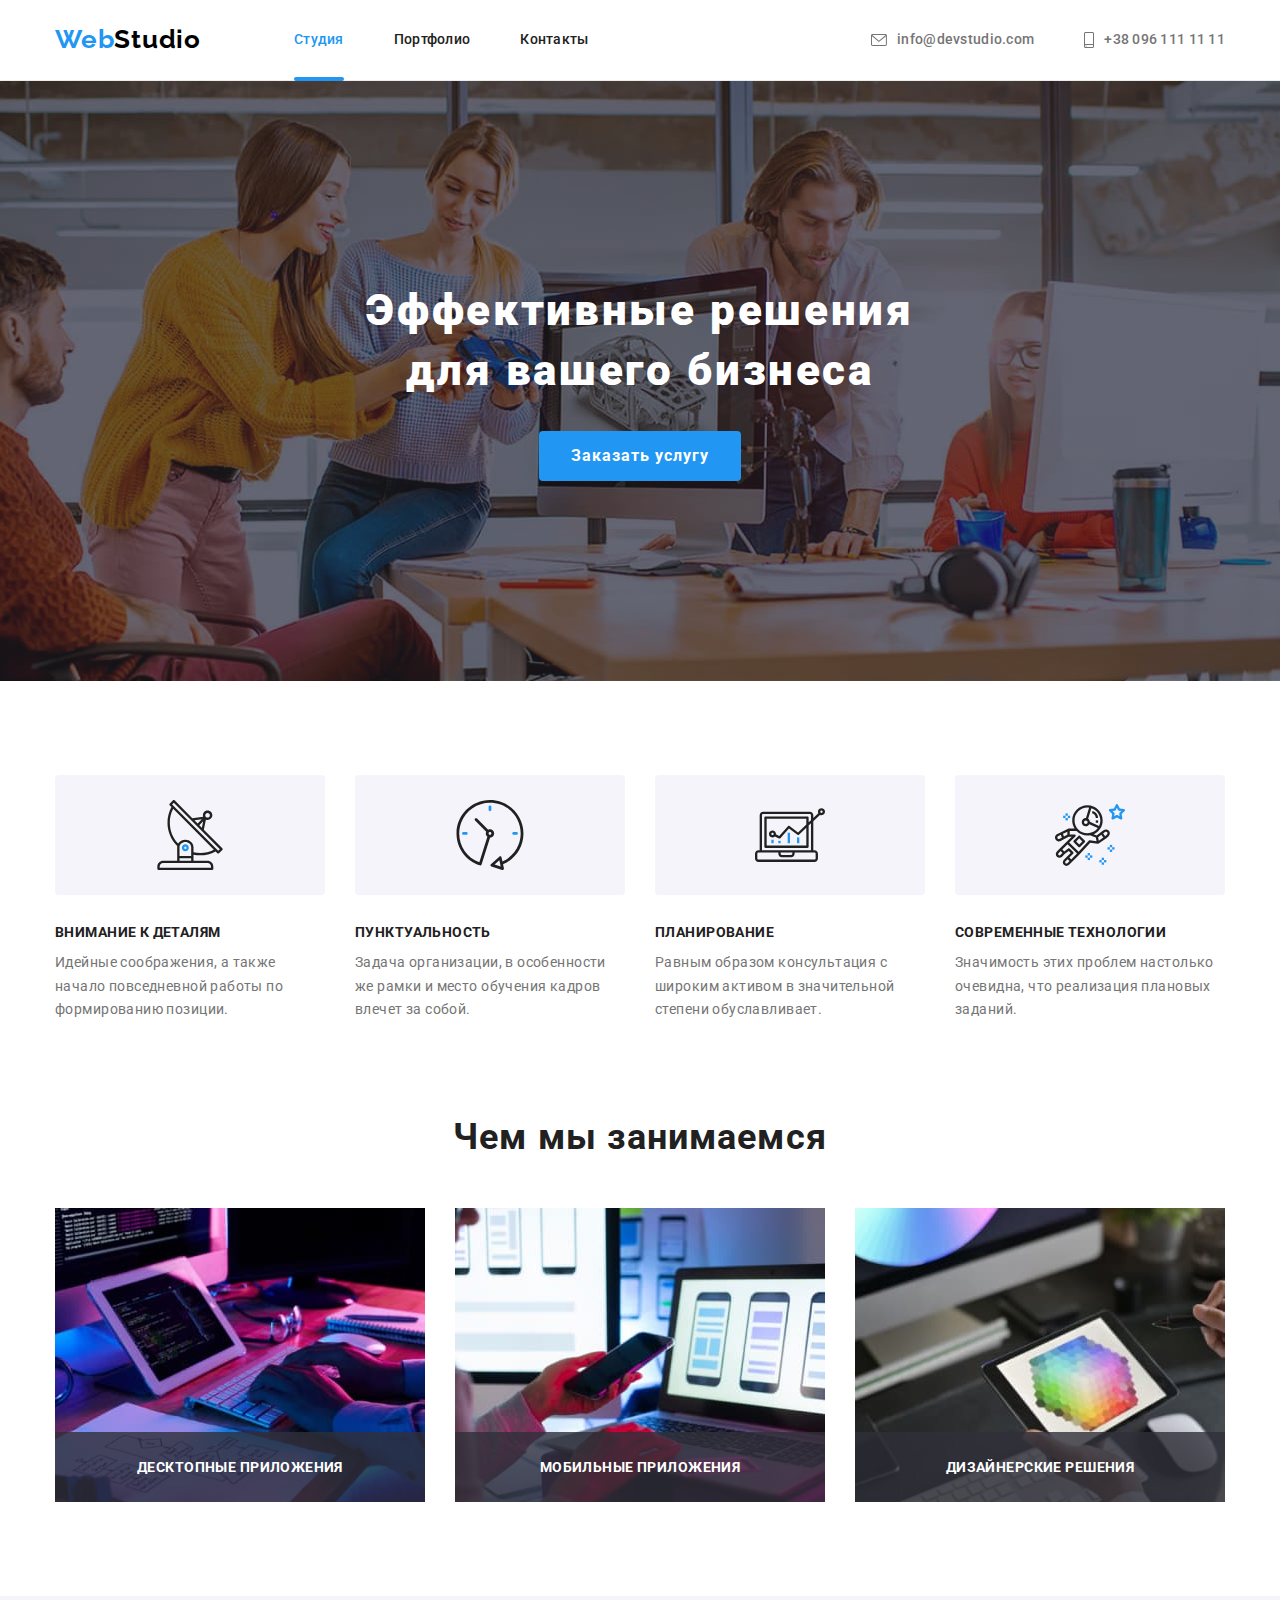
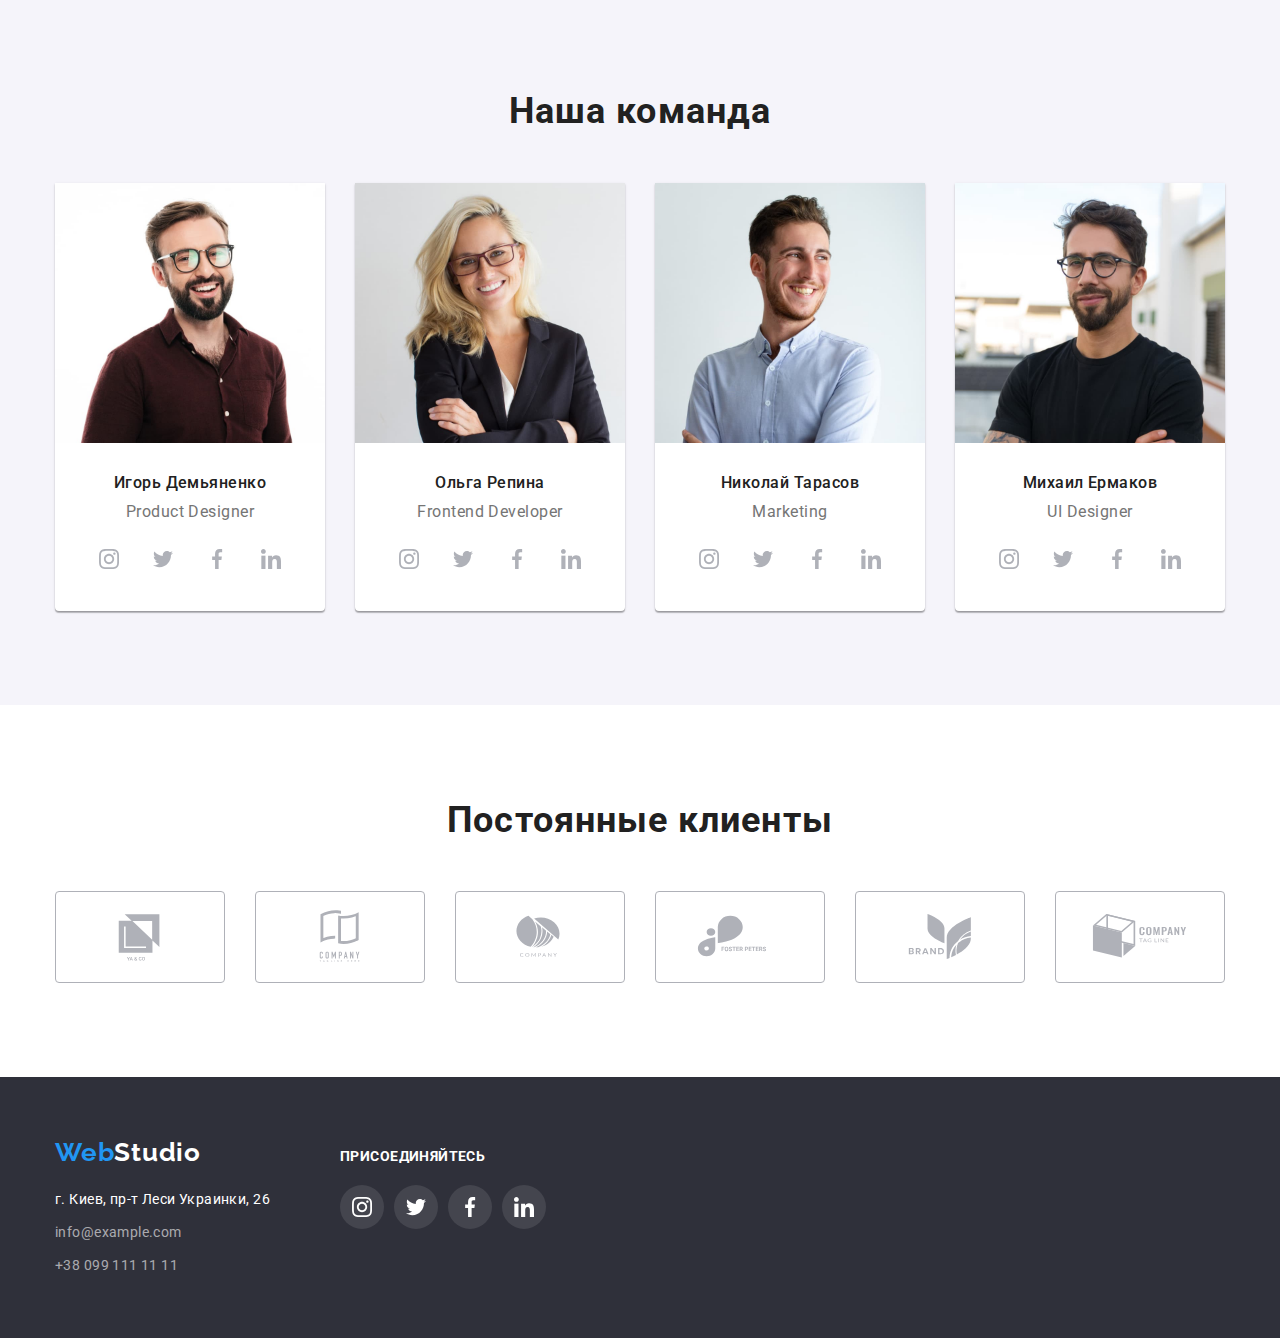
==== index.html @ ef2dbdda "дз№6" ====
<!DOCTYPE html>
<html lang="ru">
  <head>
    <meta charset="UTF-8" />
    <meta http-equiv="X-UA-Compatible" content="IE=edge" />
    <meta name="viewport" content="width=device-width, initial-scale=1.0" />
    <title>Эффективные решения для вашего бизнеса</title>
    <link
      href="https://fonts.googleapis.com/css2?family=Raleway:wght@700&family=Roboto:wght@400;500;700;900&display=swap"
      rel="stylesheet"
    />
    <link
      rel="stylesheet"
      href="https://cdnjs.cloudflare.com/ajax/libs/modern-normalize/1.1.0/modern-normalize.min.css"
    />
    <link rel="stylesheet" href="./css/style.css" />
  </head>

  <body>

    <!-- --------------------Header----------------------------- -->

    <header class="header">
      <div class="container header-div">
        <a href="" class="header-logo link"> <span class="header-logo-web">Web</span>Studio</a>
        <nav class="header-nav">
          <ul class="site-nav list">
            <li class="site-nav-item"><a href="" class="site-nav-link current link">Студия</a></li>
            <li class="site-nav-item">
              <a href="./portfolio.html" class="site-nav-link link">Портфолио</a>
            </li>
            <li class="site-nav-item">
              <a href="" class="site-nav-link link">Контакты</a>
            </li>
          </ul>
        </nav>
        <ul class="contacts-nav list">
          <li class="contacts-nav-item">
            <a href="mailto:info@devstudio.com" class="contacts-nav-link link"
              ><svg class="contacts-nav-icon" width="16" height="12">
                <use href="./images/symbol-defs.svg#icon-envelope"></use>
              </svg>
              info@devstudio.com
            </a>
          </li>
          <li class="contacts-nav-item">
            <a href="tel:+380961111111" class="contacts-nav-link link">
              <svg class="contacts-nav-icon" width="10" height="16">
                <use href="./images/symbol-defs.svg#icon-smartphone"></use>
              </svg>
              +38 096 111 11 11</a
            >
          </li>
        </ul>
      </div>
    </header>
    <main>

      <!-- --------------------Hero----------------------------- -->

      <section class="hero">
        <div class="container">
          <h1 class="hero-title">
            Эффективные решения <br />
            для вашего бизнеса
          </h1>
          <button type="button" class="hero-btn" data-modal-open>Заказать услугу</button>
        </div>
      </section>

      <!-- --------------------Features----------------------------- -->

      <section class="features section">
        <div class="container">
          <h2 class="visually-hidden">Наши преимущества</h2>
          <ul class="features-list">
            <li class="features-item">
              <div class="features-icon-container">
                <svg class="features-icon" width="70" height="70">
                  <use href="./images/symbol-defs.svg#icon-antenna-1"></use>
                </svg>
              </div>
              <h3 class="features-title">Внимание к деталям</h3>
              <p class="features-text">
                Идейные соображения, а также начало повседневной работы по формированию позиции.
              </p>
            </li>
            <li class="features-item">
              <div class="features-icon-container">
                <svg class="features-icon" width="70" height="70">
                  <use href="./images/symbol-defs.svg#icon-clock-1"></use>
                </svg>
              </div>
              <h3 class="features-title">Пунктуальность</h3>
              <p class="features-text">
                Задача организации, в особенности же рамки и место обучения кадров влечет за собой.
              </p>
            </li>
            <li class="features-item">
              <div class="features-icon-container">
                <svg class="features-icon" width="70" height="70">
                  <use href="./images/symbol-defs.svg#icon-diagram-1"></use>
                </svg>
              </div>
              <h3 class="features-title">Планирование</h3>
              <p class="features-text">
                Равным образом консультация с широким активом в значительной степени обуславливает.
              </p>
            </li>
            <li class="features-item">
              <div class="features-icon-container">
                <svg class="features-icon" width="70" height="70">
                  <use href="./images/symbol-defs.svg#icon-astronaut-1"></use>
                </svg>
              </div>
              <h3 class="features-title">Современные технологии</h3>
              <p class="features-text">
                Значимость этих проблем настолько очевидна, что реализация плановых заданий.
              </p>
            </li>
          </ul>
        </div>
      </section>

      <!-- --------------------Works----------------------------- -->

      <section class="works section">
        <div class="container">
          <h2 class="works-title">Чем мы занимаемся</h2>
          <ul class="works-list">
            <li class="works-item">
              <img src="./images/box1.jpg" alt="написание кода" width="370" />
              <div class="works-item-cont">
                <p class="works-item-text">ДЕСКТОПНЫЕ ПРИЛОЖЕНИЯ</p>
              </div>
            </li>
            <li class="works-item">
              <img src="./images/box2.jpg" alt="мобильные устройства" width="370" />
              <div class="works-item-cont">
                <p class="works-item-text">МОБИЛЬНЫЕ ПРИЛОЖЕНИЯ</p>
              </div>
            </li>
            <li class="works-item">
              <img src="./images/box3.jpg" alt="дизайн" width="370" />
              <div class="works-item-cont">
                <p class="works-item-text">ДИЗАЙНЕРСКИЕ РЕШЕНИЯ</p>
              </div>
            </li>
          </ul>
        </div>
      </section>

      <!-- --------------------Team----------------------------- -->

      <section class="team section">
        <div class="container">
          <h2 class="team-title">Наша команда</h2>
          <ul class="team-list">
            <li class="team-item">
              <img src="./images/img1.jpg" alt="Игорь Демьяненко Product Designer" width="270" />

              <div class="team-item-bgc">
                <h3 class="team-item-title">Игорь Демьяненко</h3>
                <p class="team-item-text" lang="en">Product Designer</p>
                <ul class="team-soc-list">
                  <li class="team-soc-item">
                    <a href="" class="team-soc-link">
                      <svg class="team-soc-icon" width="20" height="20">
                        <use href="./images/symbol-defs.svg#icon-instagram-2"></use>
                      </svg>
                    </a>
                  </li>
                  <li class="team-soc-item">
                    <a href="" class="team-soc-link">
                      <svg class="team-soc-icon" width="20" height="20">
                        <use href="./images/symbol-defs.svg#icon-twitter-1"></use>
                      </svg>
                    </a>
                  </li>
                  <li class="team-soc-item">
                    <a href="" class="team-soc-link">
                      <svg class="team-soc-icon" width="20" height="20">
                        <use href="./images/symbol-defs.svg#icon-facebook-1"></use>
                      </svg>
                    </a>
                  </li>
                  <li class="team-soc-item">
                    <a href="" class="team-soc-link">
                      <svg class="team-soc-icon" width="20" height="20">
                        <use href="./images/symbol-defs.svg#icon-linkedin-1"></use>
                      </svg>
                    </a>
                  </li>
                </ul>
              </div>
            </li>
            <li class="team-item">
              <img src="./images/img2.jpg" alt="Ольга Репина Frontend Developer" width="270" />
              <div class="team-item-bgc">
                <h3 class="team-item-title">Ольга Репина</h3>
                <p class="team-item-text" lang="en">Frontend Developer</p>
                <ul class="team-soc-list">
                  <li class="team-soc-item">
                    <a href="" class="team-soc-link">
                      <svg class="team-soc-icon" width="20" height="20">
                        <use href="./images/symbol-defs.svg#icon-instagram-2"></use>
                      </svg>
                    </a>
                  </li>
                  <li class="team-soc-item">
                    <a href="" class="team-soc-link">
                      <svg class="team-soc-icon" width="20" height="20">
                        <use href="./images/symbol-defs.svg#icon-twitter-1"></use>
                      </svg>
                    </a>
                  </li>
                  <li class="team-soc-item">
                    <a href="" class="team-soc-link">
                      <svg class="team-soc-icon" width="20" height="20">
                        <use href="./images/symbol-defs.svg#icon-facebook-1"></use>
                      </svg>
                    </a>
                  </li>
                  <li class="team-soc-item">
                    <a href="" class="team-soc-link">
                      <svg class="team-soc-icon" width="20" height="20">
                        <use href="./images/symbol-defs.svg#icon-linkedin-1"></use>
                      </svg>
                    </a>
                  </li>
                </ul>
              </div>
            </li>
            <li class="team-item">
              <img src="./images/img3.jpg" alt="Николай Тарасов Marketing" width="270" />
              <div class="team-item-bgc">
                <h3 class="team-item-title">Николай Тарасов</h3>
                <p class="team-item-text" lang="en">Marketing</p>
                <ul class="team-soc-list">
                  <li class="team-soc-item">
                    <a href="" class="team-soc-link">
                      <svg class="team-soc-icon" width="20" height="20">
                        <use href="./images/symbol-defs.svg#icon-instagram-2"></use>
                      </svg>
                    </a>
                  </li>
                  <li class="team-soc-item">
                    <a href="" class="team-soc-link">
                      <svg class="team-soc-icon" width="20" height="20">
                        <use href="./images/symbol-defs.svg#icon-twitter-1"></use>
                      </svg>
                    </a>
                  </li>
                  <li class="team-soc-item">
                    <a href="" class="team-soc-link">
                      <svg class="team-soc-icon" width="20" height="20">
                        <use href="./images/symbol-defs.svg#icon-facebook-1"></use>
                      </svg>
                    </a>
                  </li>
                  <li class="team-soc-item">
                    <a href="" class="team-soc-link">
                      <svg class="team-soc-icon" width="20" height="20">
                        <use href="./images/symbol-defs.svg#icon-linkedin-1"></use>
                      </svg>
                    </a>
                  </li>
                </ul>
              </div>
            </li>
            <li class="team-item">
              <img src="./images/img4.jpg" alt="Михаил Ермаков UI Designer" width="270" />
              <div class="team-item-bgc">
                <h3 class="team-item-title">Михаил Ермаков</h3>
                <p class="team-item-text" lang="en">UI Designer</p>
                <ul class="team-soc-list">
                  <li class="team-soc-item">
                    <a href="" class="team-soc-link">
                      <svg class="team-soc-icon" width="20" height="20">
                        <use href="./images/symbol-defs.svg#icon-instagram-2"></use>
                      </svg>
                    </a>
                  </li>
                  <li class="team-soc-item">
                    <a href="" class="team-soc-link">
                      <svg class="team-soc-icon" width="20" height="20">
                        <use href="./images/symbol-defs.svg#icon-twitter-1"></use>
                      </svg>
                    </a>
                  </li>
                  <li class="team-soc-item">
                    <a href="" class="team-soc-link">
                      <svg class="team-soc-icon" width="20" height="20">
                        <use href="./images/symbol-defs.svg#icon-facebook-1"></use>
                      </svg>
                    </a>
                  </li>
                  <li class="team-soc-item">
                    <a href="" class="team-soc-link">
                      <svg class="team-soc-icon" width="20" height="20">
                        <use href="./images/symbol-defs.svg#icon-linkedin-1"></use>
                      </svg>
                    </a>
                  </li>
                </ul>
              </div>
            </li>
          </ul>
        </div>
      </section>

      <!-- --------------------Clients----------------------------- -->

      <section class="clients section">
        <div class="container">
          <h2 class="clients-title">Постоянные клиенты</h2>
          <ul class="clients-list">
            <li class="clients-item">
              <a href="" class="clients-link">
                <svg class="clients-icon" width="106" height="60">
                  <use href="./images/symbol-defs.svg#icon-Logo"></use>
                </svg>
              </a>
            </li>
            <li class="clients-item">
              <a href="" class="clients-link">
                <svg class="clients-icon" width="106" height="60">
                  <use href="./images/symbol-defs.svg#icon-Logo-1"></use>
                </svg>
              </a>
            </li>
            <li class="clients-item">
              <a href="" class="clients-link">
                <svg class="clients-icon" width="106" height="60">
                  <use href="./images/symbol-defs.svg#icon-Logo-2"></use>
                </svg>
              </a>
            </li>
            <li class="clients-item">
              <a href="" class="clients-link">
                <svg class="clients-icon" width="106" height="60">
                  <use href="./images/symbol-defs.svg#icon-Logo-3"></use>
                </svg>
              </a>
            </li>
            <li class="clients-item">
              <a href="" class="clients-link">
                <svg class="clients-icon" width="106" height="60">
                  <use href="./images/symbol-defs.svg#icon-Logo-4"></use>
                </svg>
              </a>
            </li>
            <li class="clients-item">
              <a href="" class="clients-link">
                <svg class="clients-icon" width="106" height="60">
                  <use href="./images/symbol-defs.svg#icon-Logo-5"></use>
                </svg>
              </a>
            </li>
          </ul>
        </div>
      </section>
    </main>

    <!-- --------------------Footer----------------------------- -->

    <footer class="footer">
      <div class="footer-cont container">
        <div class="footer-contacts">
          <a class="footer-logo link" href=""> <span class="footer-logo-web">Web</span>Studio</a>
          <address class="footer-adress">
            <ul class="footer-list list">
              <li class="footer-item">
                <a
                  class="footer-adress-link link"
                  href="https://www.google.com/maps/place/бул.+Леси+Украинки,+26,+Киев,+Украина,+02000/@50.4265807,30.5361971,17z/data=!3m1!4b1!4m5!3m4!1s0x40d4cf0e033ecbe9:0x57a4dffefec77da0!8m2!3d50.4265807!4d30.5383858"
                  >г. Киев, пр-т Леси Украинки, 26
                </a>
              </li>
              <li class="footer-item">
                <a class="footer-contacts-link link" href="mailto:info@example.com"
                  >info@example.com</a
                >
              </li>
              <li class="footer-item">
                <a class="footer-contacts-link link" href="tel:+380991111111">+38 099 111 11 11</a>
              </li>
            </ul>
          </address>
        </div>
        <div class="join">
          <h2 class="join-title">ПРИСОЕДИНЯЙТЕСЬ</h2>
          <ul class="join-list">
            <li class="join-item">
              <a href="" class="join-soc-link"
                ><svg class="join-icon" width="20" height="20">
                  <use href="./images/symbol-defs.svg#icon-instagram-2"></use>
                </svg>
              </a>
            </li>
            <li class="join-item">
              <a href="" class="join-soc-link"
                ><svg class="join-icon" width="20" height="20">
                  <use href="./images/symbol-defs.svg#icon-twitter-1"></use>
                </svg>
              </a>
            </li>
            <li class="join-item">
              <a href="" class="join-soc-link"
                ><svg class="join-icon" width="20" height="20">
                  <use href="./images/symbol-defs.svg#icon-facebook-1"></use>
                </svg>
              </a>
            </li>
            <li class="join-item">
              <a href="" class="join-soc-link"
                ><svg class="join-icon" width="20" height="20">
                  <use href="./images/symbol-defs.svg#icon-linkedin-1"></use>
                </svg>
              </a>
            </li>
          </ul>
        </div>
      </div>
    </footer>

    <!-- --------------------Backdrop----------------------------- -->
    
    <div class="backdrop is-hidden" data-modal>
      <div class="modal">
        <form class="modal-form">
          <h2 class="modal-title">Оставьте свои данные, мы вам перезвоним</h2>
          <div class="modal-info">
            <ul class="modal-info-list">
              <li class="modal-info-items">
                <label class="modal-label" for="name">Имя</label>
                <input class="modal-input" type="text" name="name" id="name" />
              </li>
              <li class="modal-info-items">
                <label class="modal-label" for="tel">Телефон</label>
                <input class="modal-input" type="tel" name="tel" id="tel" />
              </li>
              <li class="modal-info-items">
                <label class="modal-label" for="mail">Почта</label>
                <input class="modal-input" type="email" name="mail" id="mail" />
              </li>
              <li class="modal-info-items">
                <label class="modal-label" for="comment">Комментарий</label>
                <input class="modal-input-comment" type="text" name="comment" id="comment" />
              </li>
            </ul>
            <button type="button" class="modal-close-btn" data-modal-close>
              <svg class="close-icon" width="18" height="18">
                <use href="./images/symbol-defs.svg#icon-close"></use>
              </svg>
            </button>
          </div>
        </form>
      </div>
    </div>

    <script src="./js/modal.js"></script>
  </body>
</html>
---- css/style.css ----
/* цвет основного текста  #757575 */
/* вторичный цвет текста  #212121 */
/* белый #FFFFFF */
/* акцент #2196F3 */
/* основной фон #FFFFFF */
/* вторичный фон #F5F4FA */
/* серый #2F303A */
/* контакты футера rgba(255, 255, 255, 0.6) */

:root {
  --primary-text-color: #757575;
  --title-text-color: #212121;
  --accent-color: #2196f3;
  --primary-white-color: #ffffff;
  --primary-grey-color: #2f303a;
  --secondary-bg-color: #f5f4fa;
  --footer-text-color: rgba(255, 255, 255, 0.6);
}

body {
  color: var(--primary-text-color);
  background-color: var(--primary-white-color);
  font-family: 'roboto', 'sans serif';
}

ul,
p,
h1,
h2,
h3 {
  list-style: none;
  margin: 0;
  padding: 0;
}

.link {
  text-decoration: none;
}

img {
  display: block;
}

.container {
  width: 1200px;
  padding-left: 15px;
  padding-right: 15px;
  margin-left: auto;
  margin-right: auto;
  /* outline: solid 2px tomato; */
}

.section {
  padding-bottom: 94px;
  padding-top: 94px;
}

/* --------------------Header---------------------- */

.header-div {
  display: flex;
  align-items: center;
}

.header-nav {
  margin-left: 93px;
}

.header-logo {
  font-family: 'Raleway';
  font-weight: 700;
  font-size: 26px;
  line-height: 1.2;
  letter-spacing: 0.03em;
  color: #000000;
}

.header {
  border-bottom: solid 1px rgba(236, 236, 236, 1);
}

.header-logo-web {
  color: var(--accent-color);
}

/* --------------------Site-nav---------------------- */

.site-nav {
  display: flex;
}

.site-nav-item + .site-nav-item {
  margin-left: 50px;
}

.site-nav-link {
  font-weight: 500;
  font-size: 14px;
  line-height: 1.14;
  letter-spacing: 0.02em;
  color: var(--title-text-color);
  display: block;
  padding-top: 32px;
  padding-bottom: 32px;
  transition: color 250ms cubic-bezier(0.4, 0, 0.2, 1);
}

.site-nav-link:hover,
.site-nav-link:focus {
  color: var(--accent-color);
}

.site-nav-item {
  position: relative;
}

.site-nav-link.current {
  color: var(--accent-color);
}

.site-nav-link.current::after {
  opacity: 1;
}

.site-nav-link::after {
  position: absolute;
  bottom: -1px;
  left: 0;
  content: '';
  width: 100%;
  height: 4px;
  background-color: var(--accent-color);
  border-radius: 2px;
  opacity: 0;
}

.site-nav-link:hover::after,
.site-nav-link:focus::after {
  opacity: 1;
}

/* --------------------Contacts-nav---------------------- */

.contacts-nav {
  display: flex;
  margin-left: auto;
}

.contacts-nav-link {
  display: flex;
  align-items: center;
  font-weight: 500;
  font-size: 14px;
  line-height: 1.14;
  letter-spacing: 0.02em;
  color: var(--primary-text-color);
  padding-top: 10px;
  padding-bottom: 10px;
  transition: color 250ms cubic-bezier(0.4, 0, 0.2, 1);
}

.contacts-nav-link:hover,
.contacts-nav-link:focus {
  color: var(--accent-color);
}

.contacts-nav-item + .contacts-nav-item {
  margin-left: 50px;
}

.contacts-nav-item:last-child {
  margin-right: 0;
}

.contacts-nav-link:hover .contacts-nav-icon {
  fill: var(--accent-color);
}

.contacts-nav-icon {
  fill: currentColor;
  margin-right: 10px;
}

/* --------------------Main sections---------------------- */

/* --------------------Hero section---------------------- */

.hero {
  text-align: center;
  padding-top: 200px;
  padding-bottom: 200px;
  background-image: linear-gradient(rgba(47, 48, 58, 0.4), rgba(47, 48, 58, 0.4)),
    url(../images/heroBG.jpg);
  background-position: center;
  background-repeat: no-repeat;
  background-size: cover;
  max-width: 1600px;
  margin-left: auto;
  margin-right: auto;
}

.hero-title {
  font-weight: 900;
  font-size: 44px;
  line-height: 1.36;
  letter-spacing: 0.06em;
  color: var(--primary-white-color);
  margin: 0;
  margin-bottom: 30px;
}

.hero-btn {
  font-weight: 700;
  font-size: 16px;
  line-height: 1.88;
  letter-spacing: 0.06em;
  border-radius: 4px;
  padding: 10px 32px;
  border: 0;
  min-width: 200px;
  height: 50px;
  font-family: inherit;
  color: var(--primary-white-color);
  background-color: var(--accent-color);
  cursor: pointer;
}

/* --------------------Features section---------------------- */
.visually-hidden {
  position: absolute;
  width: 1px;
  height: 1px;
  margin: -1px;
  border: 0;
  padding: 0;
  white-space: nowrap;
  clip-path: inset(100%);
  clip: rect(0 0 0 0);
  overflow: hidden;
}

.features-list {
  display: flex;
}

.features-item {
  min-width: 270px;
  min-height: 101px;
}

.features-item + .features-item {
  margin-left: 30px;
}

.features-title {
  font-weight: 700;
  font-size: 14px;
  line-height: 1.14;
  letter-spacing: 0.03em;
  text-transform: uppercase;
  color: var(--title-text-color);
  margin-bottom: 10px;
}

.features-text {
  font-size: 14px;
  line-height: 1.71;
  letter-spacing: 0.03em;
  color: var(--primary-text-color);
}

.features-icon-container {
  display: flex;
  justify-content: center;
  align-items: center;
  width: 270px;
  height: 120px;
  background-color: var(--secondary-bg-color);
  margin-bottom: 30px;
  border-radius: 4px;
}

.features-icon-container + .features-icon-container {
  margin-left: 30px;
}

.features-icon {
  justify-content: center;
  align-items: center;
}

/* --------------------Works section---------------------- */

.works {
  padding-top: 0;
}

.works-title {
  font-weight: 700;
  font-size: 36px;
  line-height: 1.17;
  letter-spacing: 0.03em;
  color: var(--title-text-color);
  margin: 0;
  margin-bottom: 50px;
  text-align: center;
}

.works-list {
  display: flex;
}

.works-item {
  position: relative;
}

.works-item + .works-item {
  margin-left: 30px;
}

.works-item-cont {
  position: absolute;
  display: flex;
  justify-content: center;
  align-items: center;
  bottom: 0;
  min-width: 370px;
  min-height: 70px;
  background-color: rgba(47, 48, 58, 0.8);
}

.works-item-text {
  font-weight: 700;
  font-size: 14px;
  line-height: 1.14;
  letter-spacing: 0.03em;
  color: var(--primary-white-color);
}

/* --------------------Team section---------------------- */

.team {
  background-color: var(--secondary-bg-color);
}

.team-list {
  display: flex;
}

.team-title {
  font-weight: 700;
  font-size: 36px;
  line-height: 1.17;
  letter-spacing: 0.03em;
  color: var(--title-text-color);
  margin-bottom: 50px;
  text-align: center;
}

.team-item {
  background-color: var(--primary-white-color);
  border-radius: 0px 0px 4px 4px;
  box-shadow: 0px 1px 3px rgba(0, 0, 0, 0.12), 0px 1px 1px rgba(0, 0, 0, 0.14),
    0px 2px 1px rgba(0, 0, 0, 0.2);
}

.team-item + .team-item {
  margin-left: 30px;
}

.team-item-title {
  font-weight: 500;
  font-size: 16px;
  line-height: 1.19;
  letter-spacing: 0.03em;
  color: var(--title-text-color);
  margin-bottom: 10px;
  text-align: center;
}

.team-item-text {
  font-size: 16px;
  line-height: 1.19;
  letter-spacing: 0.03em;
  color: var(--primary-text-color);
  text-align: center;
  margin-bottom: 16px;
}

.team-item-bgc {
  padding-top: 30px;
  padding-bottom: 30px;
}

.team-soc-list {
  display: flex;
  justify-content: center;
}

.team-soc-item + .team-soc-item {
  margin-left: 10px;
}

.team-soc-link {
  width: 44px;
  height: 44px;
  border-radius: 50%;
  display: flex;
  justify-content: center;
  align-items: center;
  transition: color 250ms cubic-bezier(0.4, 0, 0.2, 1),
    background-color 250ms cubic-bezier(0.4, 0, 0.2, 1);
}

.team-soc-link:hover,
.team-soc-link:focus {
  background-color: var(--accent-color);
}

.team-soc-icon {
  fill: #afb1b8;
  transition: fill 250ms cubic-bezier(0.4, 0, 0.2, 1);
}

.team-soc-link:hover .team-soc-icon,
.team-soc-link:focus .team-soc-icon {
  fill: #ffffff;
}

/* --------------------Clients section---------------------- */

.clients-title {
  font-weight: 700;
  font-size: 36px;
  line-height: 1.17;
  letter-spacing: 0.03em;
  color: var(--title-text-color);
  margin-bottom: 50px;
  text-align: center;
}

.clients-list {
  display: flex;
}

.clients-item {
  width: 170px;
  height: 92px;
}

.clients-item + .clients-item {
  margin-left: 30px;
}

.clients-link {
  width: 100%;
  height: 100%;
  display: flex;
  justify-content: center;
  align-items: center;
  border: 1px solid #afb1b8;
  border-radius: 4px;
  transition: border-color 250ms cubic-bezier(0.4, 0, 0.2, 1);
}

.clients-link:hover,
.clients-link:focus {
  border-color: var(--accent-color);
}

.clients-icon {
  fill: #afb1b8;
  transition: fill 250ms cubic-bezier(0.4, 0, 0.2, 1);
}

.clients-link:hover .clients-icon,
.clients-link:focus .clients-icon {
  fill: var(--accent-color);
}

/* --------------------Footer section---------------------- */

.footer {
  background-color: var(--primary-grey-color);
  padding-top: 60px;
  padding-bottom: 60px;
}

.footer-logo-web {
  color: var(--accent-color);
}

.footer-logo {
  font-family: 'Raleway';
  font-weight: 700;
  font-size: 26px;
  line-height: 1.2;
  letter-spacing: 0.03em;
  color: var(--primary-white-color);
}

.footer-item {
  margin-bottom: 9px;
}

.footer-item:nth-child(3n) {
  margin-bottom: 0;
}

.footer-adress {
  font-style: normal;
  margin-top: 20px;
}

.footer-adress-link {
  font-size: 14px;
  line-height: 1.71;
  letter-spacing: 0.03em;
  color: var(--primary-white-color);
  transition: color 250ms cubic-bezier(0.4, 0, 0.2, 1);
}

.footer-adress-link:hover,
.footer-adress-link:focus {
  color: var(--accent-color);
}

.footer-contacts-link {
  font-size: 14px;
  line-height: 1.71;
  letter-spacing: 0.03em;
  color: var(--footer-text-color);
  transition: color 250ms cubic-bezier(0.4, 0, 0.2, 1);
}

.footer-contacts-link:hover,
.footer-contacts-link:focus {
  color: var(--accent-color);
}

.footer-cont {
  display: flex;
  align-items: baseline;
}

.join {
  margin-left: 70px;
}

.join-title {
  font-weight: 700;
  font-size: 14px;
  line-height: 1.14;
  letter-spacing: 0.03em;
  color: var(--primary-white-color);
}

.join-list {
  display: flex;
  margin-top: 20px;
}

.join-item + .join-item {
  margin-left: 10px;
}

.join-soc-link {
  width: 44px;
  height: 44px;
  border-radius: 50%;
  display: flex;
  justify-content: center;
  align-items: center;
  background: rgba(255, 255, 255, 0.1);
  transition: background-color 250ms cubic-bezier(0.4, 0, 0.2, 1);
}

.join-soc-link:hover,
.join-soc-link:focus {
  background: var(--accent-color);
}

.join-icon {
  fill: var(--primary-white-color);
}

/* --------------------Portfolio---------------------- */
/* --------------------Filtres section---------------------- */

.filtres-btn-list {
  display: flex;
  margin-bottom: 50px;
  justify-content: center;
}

.filtres-btn-item + .filtres-btn-item {
  margin-left: 8px;
}

.filtres-btn {
  font-weight: 500;
  font-size: 16px;
  line-height: 1.62;
  letter-spacing: 0.03em;
  border-radius: 4px;
  border: 0;
  height: 38px;
  min-width: 73px;
  color: var(--title-text-color);
  background-color: var(--secondary-bg-color);
  font-family: inherit;
  cursor: pointer;
  padding: 6px 22px;
  text-align: center;
  transition: background-color 250ms cubic-bezier(0.4, 0, 0.2, 1),
    color 250ms cubic-bezier(0.4, 0, 0.2, 1), box-shadow 250ms cubic-bezier(0.4, 0, 0.2, 1);
}

.filtres-btn:hover,
.filtres-btn:focus {
  background-color: var(--accent-color);
  color: var(--primary-white-color);
  box-shadow: 0px 3px 1px rgba(0, 0, 0, 0.1), 0px 1px 2px rgba(0, 0, 0, 0.08),
    0px 2px 2px rgba(0, 0, 0, 0.12);
}

.filtres-list {
  display: flex;
  flex-wrap: wrap;
}

.filtres-item {
  margin-right: 30px;
  margin-bottom: 30px;
  width: 370px;
}

.filtres-top-cont {
  position: relative;
  overflow: hidden;
}

.filtres-top-text {
  position: absolute;
  top: 0;
  background-color: rgba(33, 150, 243, 0.9);
  color: var(--primary-white-color);
  font-size: 18px;
  line-height: 1.56;
  letter-spacing: 0.03em;
  padding: 63px 24px;
  height: 100%;
  transform: translateY(100%);
  transition: transform 250ms cubic-bezier(0.4, 0, 0.2, 1);
}

.filtres-item-link {
  display: block;
  transition: box-shadow 250ms cubic-bezier(0.4, 0, 0.2, 1);
}

.filtres-item-link:hover .filtres-top-text,
.filtres-item-link:focus .filtres-top-text {
  transform: translateY(0);
}

.filtres-item-link:hover,
.filtres-item-link:focus {
  box-shadow: 0px 1px 1px rgba(0, 0, 0, 0.12), 0px 4px 4px rgba(0, 0, 0, 0.06),
    1px 4px 6px rgba(0, 0, 0, 0.16);
}

.filtres-item:nth-child(3n) {
  margin-right: 0;
}

.filtres-item:nth-last-child(-n + 3) {
  margin-bottom: 0;
}

.filtres-item-img {
  padding: 20px 24px;
  border: 1px solid rgba(238, 238, 238, 1);
  border-top: 0;
}

.filtres-title {
  font-weight: 700;
  font-size: 18px;
  line-height: 2;
  color: var(--title-text-color);
  letter-spacing: 0.06em;
  margin-bottom: 4px;
}

.filtres-text {
  font-size: 16px;
  line-height: 1.88;
  letter-spacing: 0.03em;
  color: var(--primary-text-color);
}

/* --------------------Backdrop---------------------- */

.backdrop {
  position: fixed;
  top: 0;
  display: flex;
  justify-content: center;
  align-items: center;
  width: 100%;
  height: 100%;
  background-color: rgba(0, 0, 0, 0.2);
  transition: opacity 250ms, visibility 250ms;
}

.backdrop.is-hidden .modal {
  transform: scale(0.5);
}

/* --------------------Modal---------------------- */

.modal {
  position: relative;
  width: 528px;
  min-height: 582px;
  background-color: var(--primary-white-color);
  border-radius: 4px;
  transition: transform 350ms;
  transform: scale(1);
}

.modal-close-btn {
  position: absolute;
  top: 9px;
  right: 8px;
  width: 30px;
  height: 30px;
  padding: 5px;
  background-color: transparent;
  border: 1px solid rgba(0, 0, 0, 0.1);
  border-radius: 50%;
}

.is-hidden {
  opacity: 0;
  pointer-events: none;
  visibility: hidden;
}

button {
  cursor: pointer;
}

.modal-title {
  font-weight: 700;
  font-size: 20px;
  line-height: 1.15;
  text-align: center;
  letter-spacing: 0.03em;
  color: var(--title-text-color);

  margin: 40px 39px 12px 41px;
}

.modal-info {
  margin: 0px 39px 20px 41px;
}

.modal-input {
  padding: 0;
  margin-top: 4px;
  height: 40px;
  width: 100%;
  border-radius: 4px;
  border: 1px solid rgba(33, 33, 33, 0.2);
}

.modal-input-comment {
  padding: 0;
  margin-top: 4px;
  height: 120px;
  width: 100%;
  border-radius: 4px;
  border: 1px solid rgba(33, 33, 33, 0.2);
}

.modal-label {
  font-size: 12px;
  line-height: 1.17;
  letter-spacing: 0.01em;
}

.modal-info-items + .modal-info-items {
  margin-top: 10px;
}
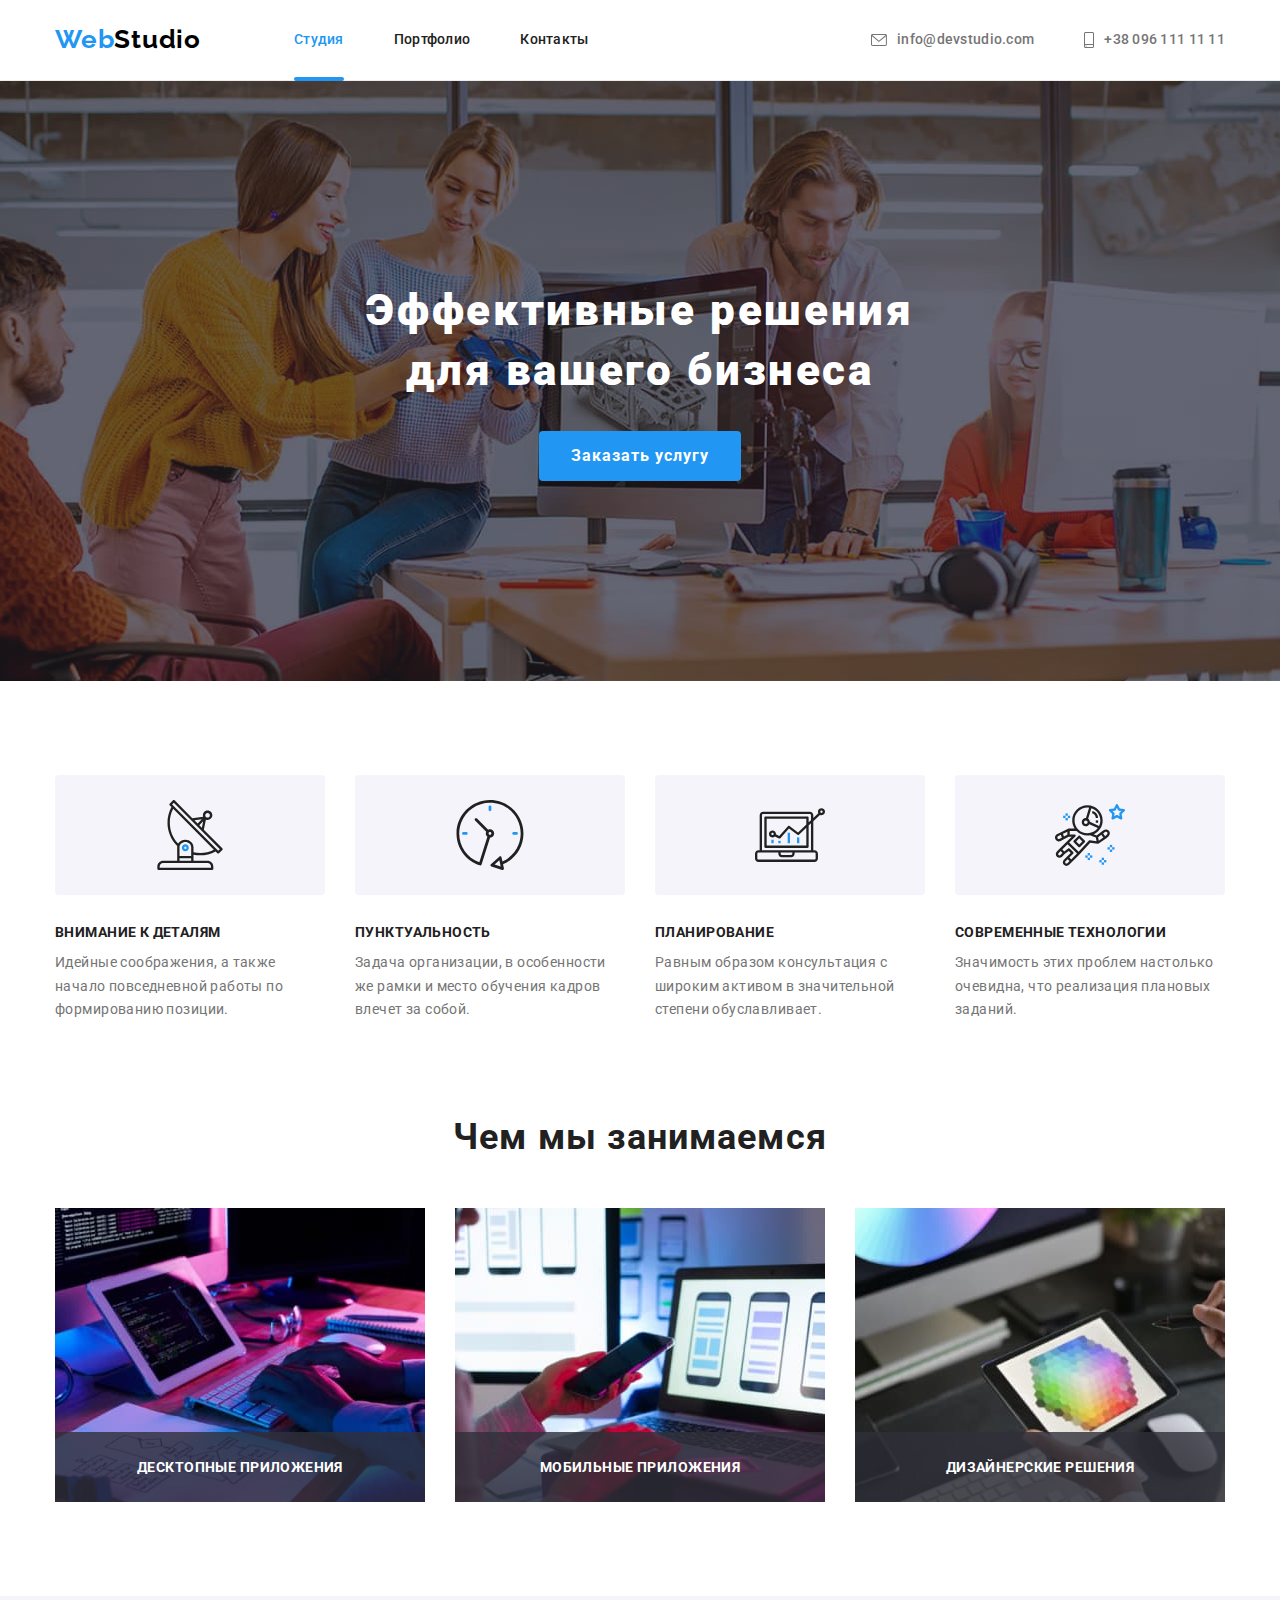
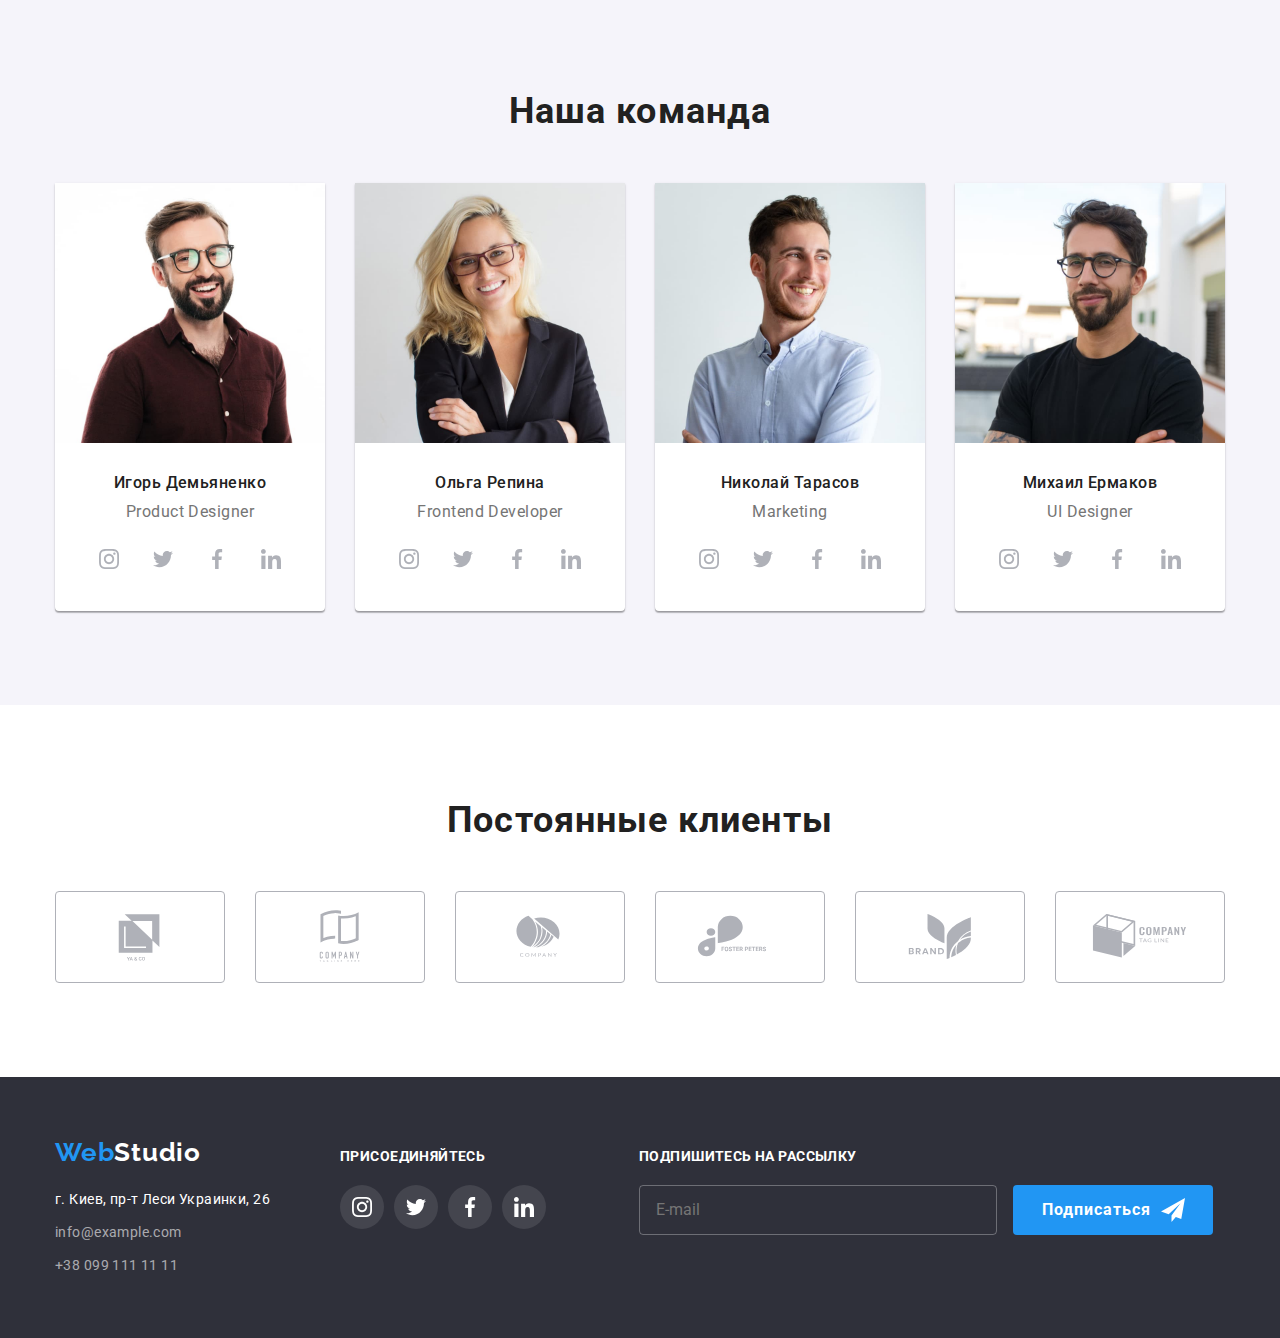
==== commit 58f50bf5: "дз6" ====
--- a/index.html
+++ b/index.html
@@ -17,7 +17,6 @@
   </head>
 
   <body>
-
     <!-- --------------------Header----------------------------- -->
 
     <header class="header">
@@ -55,7 +54,6 @@
       </div>
     </header>
     <main>
-
       <!-- --------------------Hero----------------------------- -->
 
       <section class="hero">
@@ -421,40 +419,94 @@
             </li>
           </ul>
         </div>
+        <div class="footer-subscription">
+          <h2 class="footer-subscription-title">ПОДПИШИТЕСЬ НА РАССЫЛКУ</h2>
+          <form class="footer-subscription-form">
+            <label class="footer-subscription-label" for="mail"></label>
+            <input
+              class="footer-subscription-input"
+              type="email"
+              name="mail"
+              id="mail"
+              placeholder="E-mail"
+            />
+            <button class="footer-subscription-btn" type="submit">
+              Подписаться
+              <svg class="subscription-icon" width="24" height="24">
+                <use href="./images/icons.svg#icon-send"></use>
+              </svg>
+            </button>
+          </form>
+        </div>
       </div>
     </footer>
 
     <!-- --------------------Backdrop----------------------------- -->
-    
+
     <div class="backdrop is-hidden" data-modal>
       <div class="modal">
         <form class="modal-form">
           <h2 class="modal-title">Оставьте свои данные, мы вам перезвоним</h2>
-          <div class="modal-info">
-            <ul class="modal-info-list">
-              <li class="modal-info-items">
-                <label class="modal-label" for="name">Имя</label>
+          <ul class="modal-form-list">
+            <li class="modal-info-items">
+              <label class="modal-label" for="name">Имя</label>
+              <div class="modal-icons">
                 <input class="modal-input" type="text" name="name" id="name" />
-              </li>
-              <li class="modal-info-items">
-                <label class="modal-label" for="tel">Телефон</label>
+                <svg class="input-icon" width="18" height="18">
+                  <use href="./images/icons.svg#icon-person"></use>
+                </svg>
+              </div>
+            </li>
+            <li class="modal-info-items">
+              <label class="modal-label" for="tel">Телефон</label>
+              <div class="modal-icons">
                 <input class="modal-input" type="tel" name="tel" id="tel" />
-              </li>
-              <li class="modal-info-items">
-                <label class="modal-label" for="mail">Почта</label>
+                <svg class="input-icon" width="18" height="18">
+                  <use href="./images/icons.svg#icon-phone"></use>
+                </svg>
+              </div>
+            </li>
+            <li class="modal-info-items">
+              <label class="modal-label" for="mail">Почта</label>
+              <div class="modal-icons">
                 <input class="modal-input" type="email" name="mail" id="mail" />
-              </li>
-              <li class="modal-info-items">
-                <label class="modal-label" for="comment">Комментарий</label>
-                <input class="modal-input-comment" type="text" name="comment" id="comment" />
-              </li>
-            </ul>
-            <button type="button" class="modal-close-btn" data-modal-close>
-              <svg class="close-icon" width="18" height="18">
-                <use href="./images/symbol-defs.svg#icon-close"></use>
-              </svg>
-            </button>
+                <svg class="input-icon" width="18" height="18">
+                  <use href="./images/icons.svg#icon-email"></use>
+                </svg>
+              </div>
+            </li>
+            <li class="modal-info-items">
+              <label class="modal-label" for="comment">Комментарий</label>
+              <textarea
+                class="modal-input-comment"
+                name="comment"
+                id="comment"
+                placeholder="Введите текст"
+              ></textarea>
+            </li>
+          </ul>
+          <div class="modal-form-license">
+            <input
+              class="input-check visually-hidden"
+              type="checkbox"
+              name="license"
+              id="license"
+              value="license"
+            />
+            <label class="modal-license-text" for="license">
+              <p>
+                Соглашаюсь с рассылкой и принимаю
+                <a href="" class="modal-form-agreements">Условия договора</a>
+              </p>
+            </label>
           </div>
+          <button class="modal-submit-btn" type="submit">Отправить</button>
+
+          <button type="button" class="modal-close-btn" data-modal-close>
+            <svg class="close-icon" width="18" height="18">
+              <use href="./images/symbol-defs.svg#icon-close"></use>
+            </svg>
+          </button>
         </form>
       </div>
     </div>
--- a/css/style.css
+++ b/css/style.css
@@ -31,6 +31,16 @@
   list-style: none;
   margin: 0;
   padding: 0;
+}
+
+a:active,
+a:focus {
+  outline: none;
+}
+
+button {
+  cursor: pointer;
+  outline: none;
 }
 
 .link {
@@ -584,6 +594,55 @@
   fill: var(--primary-white-color);
 }
 
+.footer-subscription {
+  margin-left: 93px;
+}
+
+.footer-subscription-btn {
+  position: relative;
+  font-weight: 700;
+  font-size: 16px;
+  line-height: 1.88;
+  letter-spacing: 0.06em;
+  border-radius: 4px;
+  padding: 10px 62px 10px 29px;
+  margin-left: 12px;
+  border: 0;
+  width: 200px;
+  height: 50px;
+  font-family: inherit;
+  color: var(--primary-white-color);
+  background-color: var(--accent-color);
+  cursor: pointer;
+}
+
+.footer-subscription-title {
+  font-weight: 700;
+  font-size: 14px;
+  line-height: 1.14;
+  letter-spacing: 0.03em;
+  color: var(--primary-white-color);
+  margin-bottom: 20px;
+}
+
+.footer-subscription-input {
+  width: 358px;
+  height: 50px;
+  padding-left: 16px;
+  padding-right: 16px;
+  border: 1px solid rgba(255, 255, 255, 0.3);
+  border-radius: 4px;
+  background-color: transparent;
+  color: var(--primary-white-color);
+}
+
+.subscription-icon {
+  position: absolute;
+  right: 28px;
+  top: 50%;
+  transform: translateY(-50%);
+}
+
 /* --------------------Portfolio---------------------- */
 /* --------------------Filtres section---------------------- */
 
@@ -748,10 +807,6 @@
   visibility: hidden;
 }
 
-button {
-  cursor: pointer;
-}
-
 .modal-title {
   font-weight: 700;
   font-size: 20px;
@@ -759,30 +814,61 @@
   text-align: center;
   letter-spacing: 0.03em;
   color: var(--title-text-color);
-
   margin: 40px 39px 12px 41px;
 }
 
-.modal-info {
+.modal-form-list {
   margin: 0px 39px 20px 41px;
 }
-
 .modal-input {
   padding: 0;
+  padding-left: 42px;
+  padding-right: 10px;
   margin-top: 4px;
   height: 40px;
   width: 100%;
   border-radius: 4px;
   border: 1px solid rgba(33, 33, 33, 0.2);
+  outline: none;
+  cursor: pointer;
+  transition: border-color 250ms cubic-bezier(0.4, 0, 0.2, 1);
+}
+
+.modal-input:focus,
+.modal-input:hover {
+  border-color: var(--accent-color);
+}
+
+.modal-icons {
+  position: relative;
+}
+
+.input-icon {
+  position: absolute;
+  left: 12px;
+  top: 50%;
+  transform: translateY(-50%);
+  transition: fill 250ms cubic-bezier(0.4, 0, 0.2, 1);
+}
+
+.modal-input:focus + .input-icon,
+.modal-input:hover + .input-icon {
+  fill: var(--accent-color);
 }
 
 .modal-input-comment {
-  padding: 0;
+  padding: 12px 16px;
   margin-top: 4px;
   height: 120px;
   width: 100%;
   border-radius: 4px;
   border: 1px solid rgba(33, 33, 33, 0.2);
+  resize: none;
+  outline: none;
+}
+
+.modal-input-comment::placeholder {
+  color: rgba(117, 117, 117, 0.5);
 }
 
 .modal-label {
@@ -794,3 +880,62 @@
 .modal-info-items + .modal-info-items {
   margin-top: 10px;
 }
+
+.modal-form-agreements {
+  color: var(--accent-color);
+  /* text-decoration-line: underline; */
+}
+
+.modal-submit-btn {
+  display: flex;
+  justify-content: center;
+  font-weight: 700;
+  font-size: 16px;
+  line-height: 1.88;
+  letter-spacing: 0.06em;
+  border-radius: 4px;
+  padding: 10px 32px;
+  margin: 30px auto 40px auto;
+  border: 0;
+  min-width: 200px;
+  height: 50px;
+  font-family: inherit;
+  color: var(--primary-white-color);
+  background-color: var(--accent-color);
+  box-shadow: 0px 4px 4px rgba(0, 0, 0, 0.15);
+}
+
+.modal-license-text {
+  display: flex;
+  align-items: center;
+  justify-content: center;
+  font-size: 14px;
+  line-height: 1.71;
+  letter-spacing: 0.03em;
+}
+
+.modal-license-text::before {
+  content: '';
+  width: 16px;
+  height: 15px;
+  border: 2px solid var(--title-text-color);
+  border-radius: 2px;
+  margin-right: 8px;
+}
+
+.close-icon {
+  transition: fill 250ms cubic-bezier(0.4, 0, 0.2, 1);
+}
+
+.modal-close-btn:hover .close-icon,
+.modal-close-btn:focus .close-icon {
+  fill: var(--accent-color);
+}
+
+.input-check:checked + .modal-license-text::before {
+  background-color: var(--accent-color);
+  border-color: var(--accent-color);
+  background-image: url(../images/Check.svg);
+  background-repeat: no-repeat;
+  background-position: center;
+}
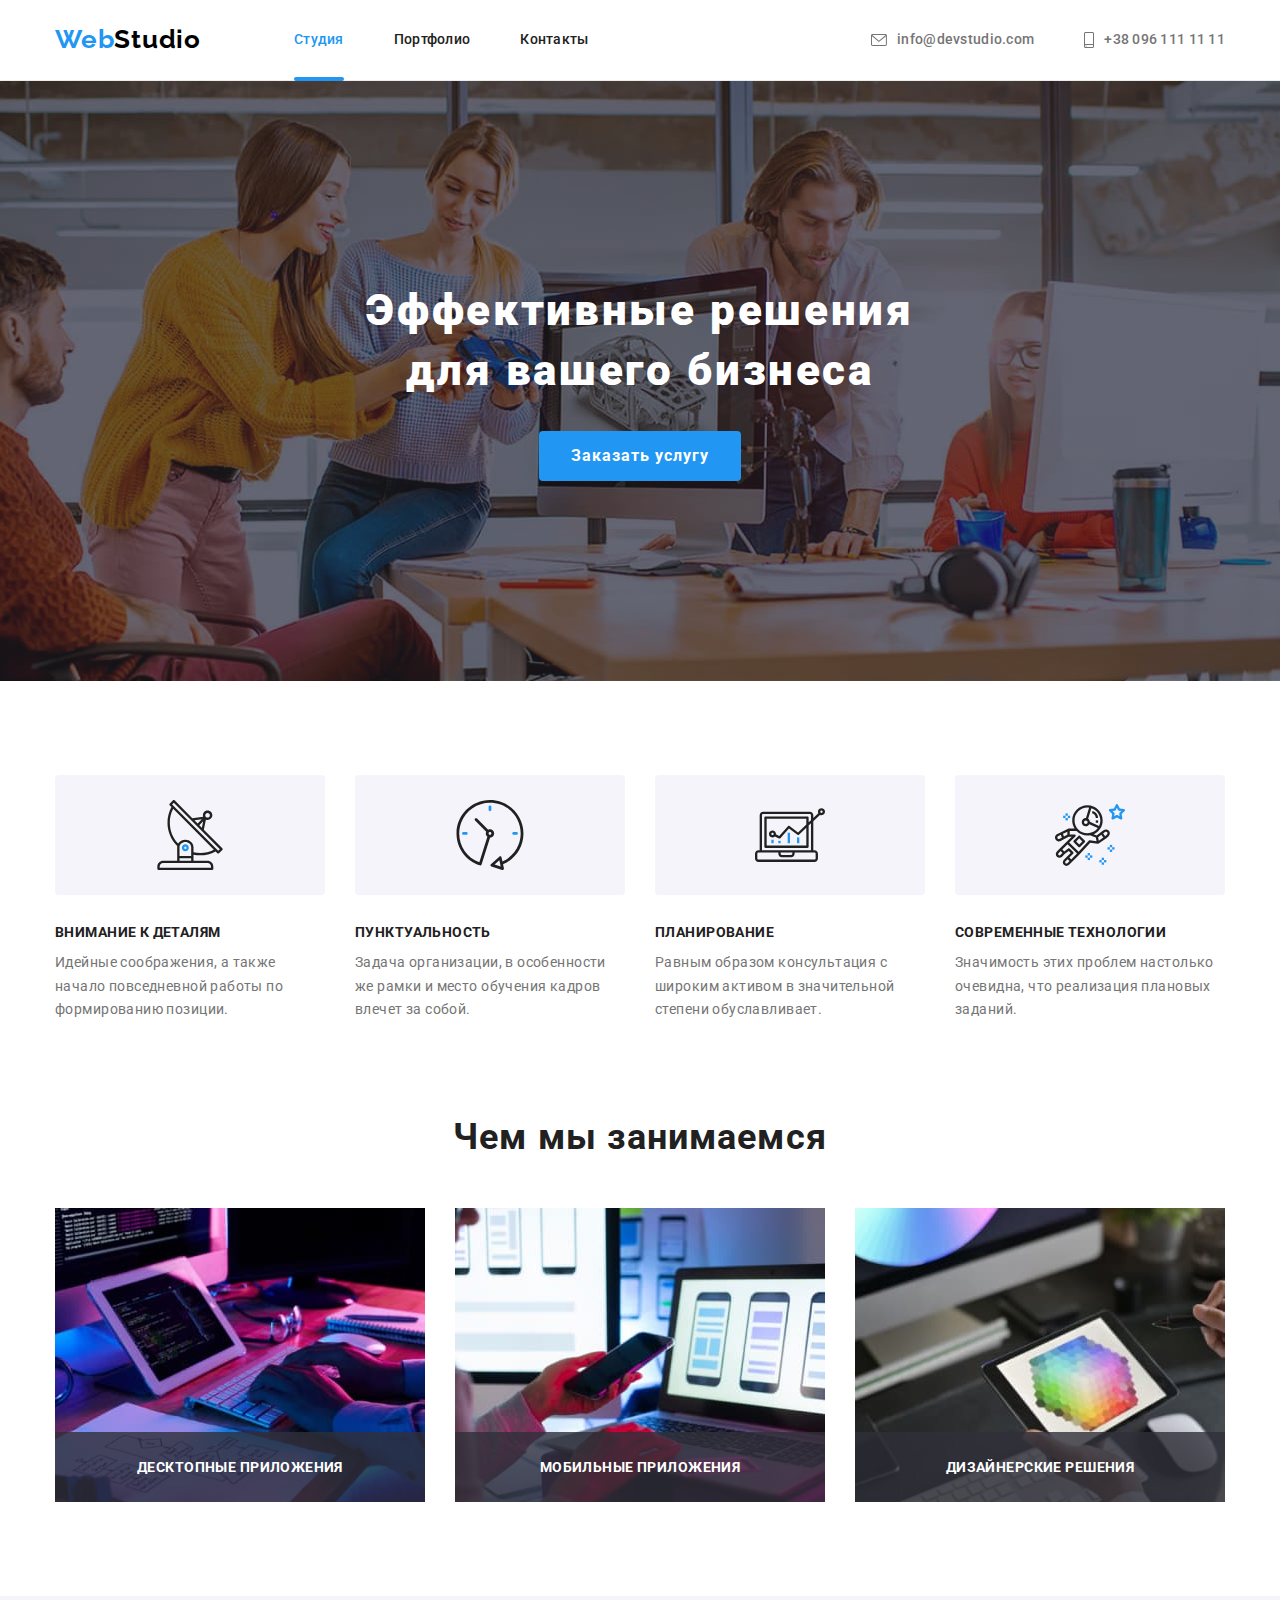
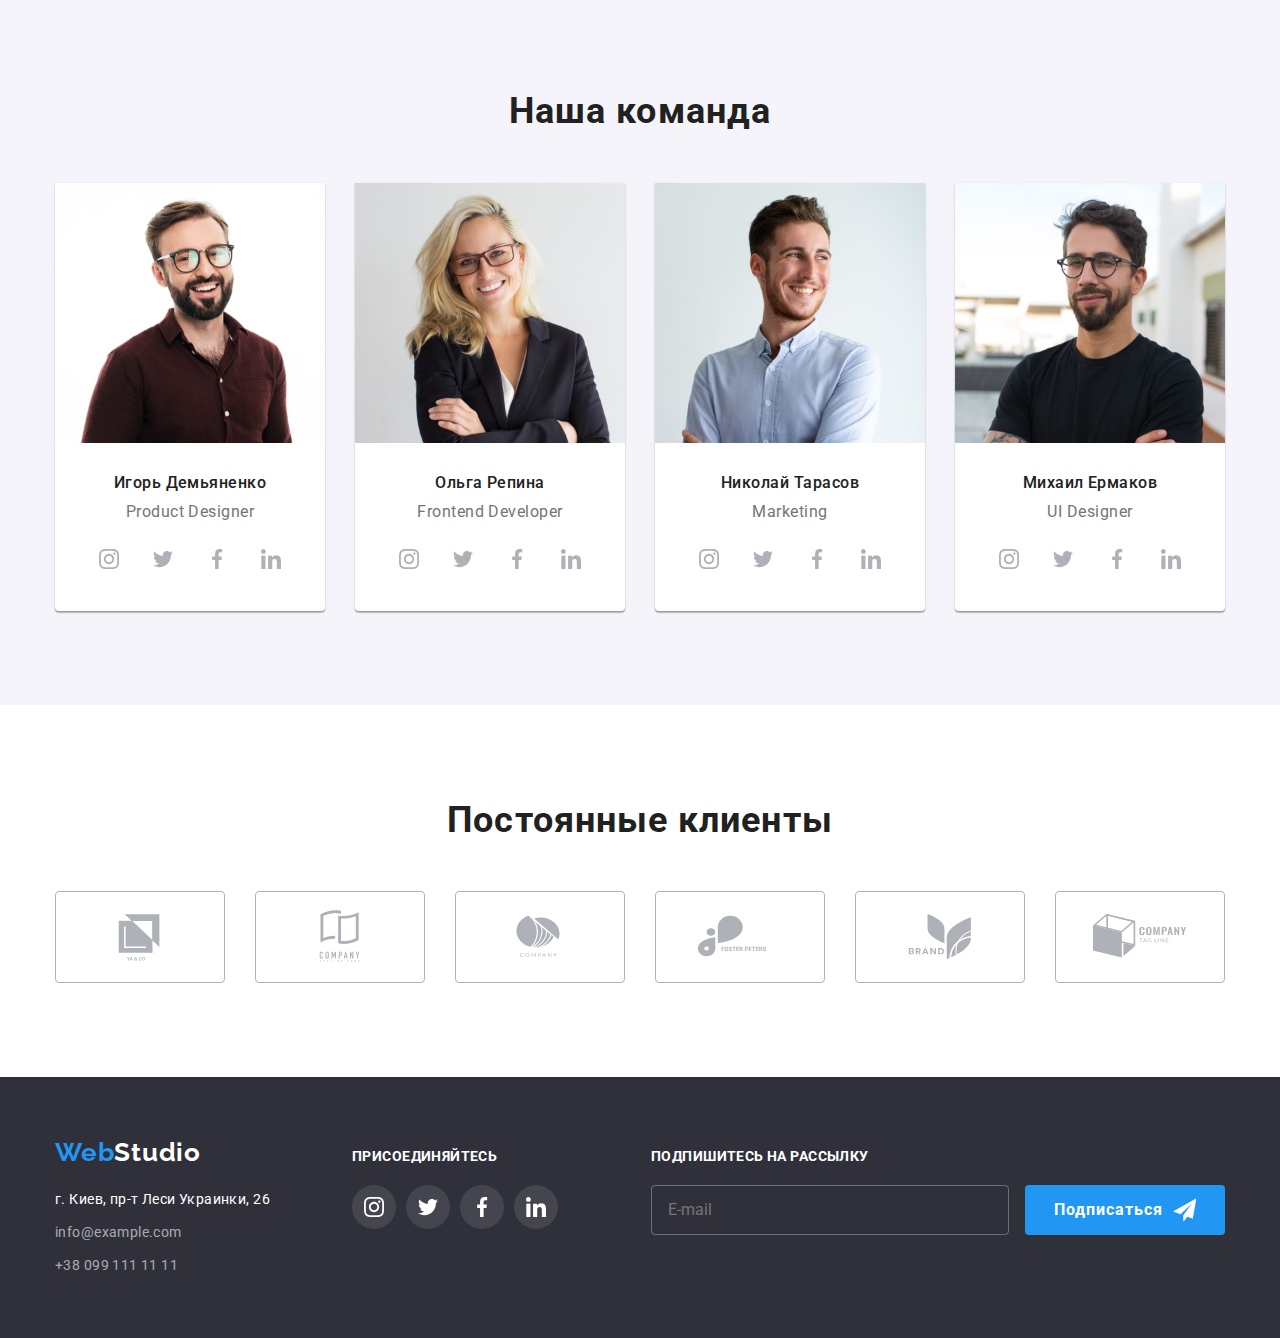
==== commit d2438f0b: "дз6" ====
--- a/index.html
+++ b/index.html
@@ -467,9 +467,9 @@
               </div>
             </li>
             <li class="modal-info-items">
-              <label class="modal-label" for="mail">Почта</label>
+              <label class="modal-label" for="email">Почта</label>
               <div class="modal-icons">
-                <input class="modal-input" type="email" name="mail" id="mail" />
+                <input class="modal-input" type="email" name="email" id="email" />
                 <svg class="input-icon" width="18" height="18">
                   <use href="./images/icons.svg#icon-email"></use>
                 </svg>
--- a/css/style.css
+++ b/css/style.css
@@ -535,6 +535,10 @@
   color: var(--accent-color);
 }
 
+.footer-contacts {
+  flex-grow: 1;
+}
+
 .footer-contacts-link {
   font-size: 14px;
   line-height: 1.71;
@@ -599,13 +603,14 @@
 }
 
 .footer-subscription-btn {
-  position: relative;
+  display: inline-flex;
+  align-items: center;
   font-weight: 700;
   font-size: 16px;
   line-height: 1.88;
   letter-spacing: 0.06em;
   border-radius: 4px;
-  padding: 10px 62px 10px 29px;
+  padding: 10px 29px;
   margin-left: 12px;
   border: 0;
   width: 200px;
@@ -637,10 +642,7 @@
 }
 
 .subscription-icon {
-  position: absolute;
-  right: 28px;
-  top: 50%;
-  transform: translateY(-50%);
+  margin-left: 10px;
 }
 
 /* --------------------Portfolio---------------------- */
@@ -780,6 +782,7 @@
 /* --------------------Modal---------------------- */
 
 .modal {
+  padding: 40px;
   position: relative;
   width: 528px;
   min-height: 582px;
@@ -814,17 +817,17 @@
   text-align: center;
   letter-spacing: 0.03em;
   color: var(--title-text-color);
-  margin: 40px 39px 12px 41px;
+  margin-bottom: 12px;
 }
 
 .modal-form-list {
-  margin: 0px 39px 20px 41px;
-}
+  margin-bottom: 20px;
+}
+
 .modal-input {
   padding: 0;
   padding-left: 42px;
   padding-right: 10px;
-  margin-top: 4px;
   height: 40px;
   width: 100%;
   border-radius: 4px;
@@ -841,6 +844,7 @@
 
 .modal-icons {
   position: relative;
+  margin-top: 4px;
 }
 
 .input-icon {
@@ -857,6 +861,7 @@
 }
 
 .modal-input-comment {
+  display: block;
   padding: 12px 16px;
   margin-top: 4px;
   height: 120px;
@@ -865,6 +870,12 @@
   border: 1px solid rgba(33, 33, 33, 0.2);
   resize: none;
   outline: none;
+  transition: border-color 250ms cubic-bezier(0.4, 0, 0.2, 1);
+}
+
+.modal-input-comment:focus,
+.modal-input-comment:hover {
+  border-color: var(--accent-color);
 }
 
 .modal-input-comment::placeholder {
@@ -895,7 +906,7 @@
   letter-spacing: 0.06em;
   border-radius: 4px;
   padding: 10px 32px;
-  margin: 30px auto 40px auto;
+  margin: 30px auto 0px;
   border: 0;
   min-width: 200px;
   height: 50px;
